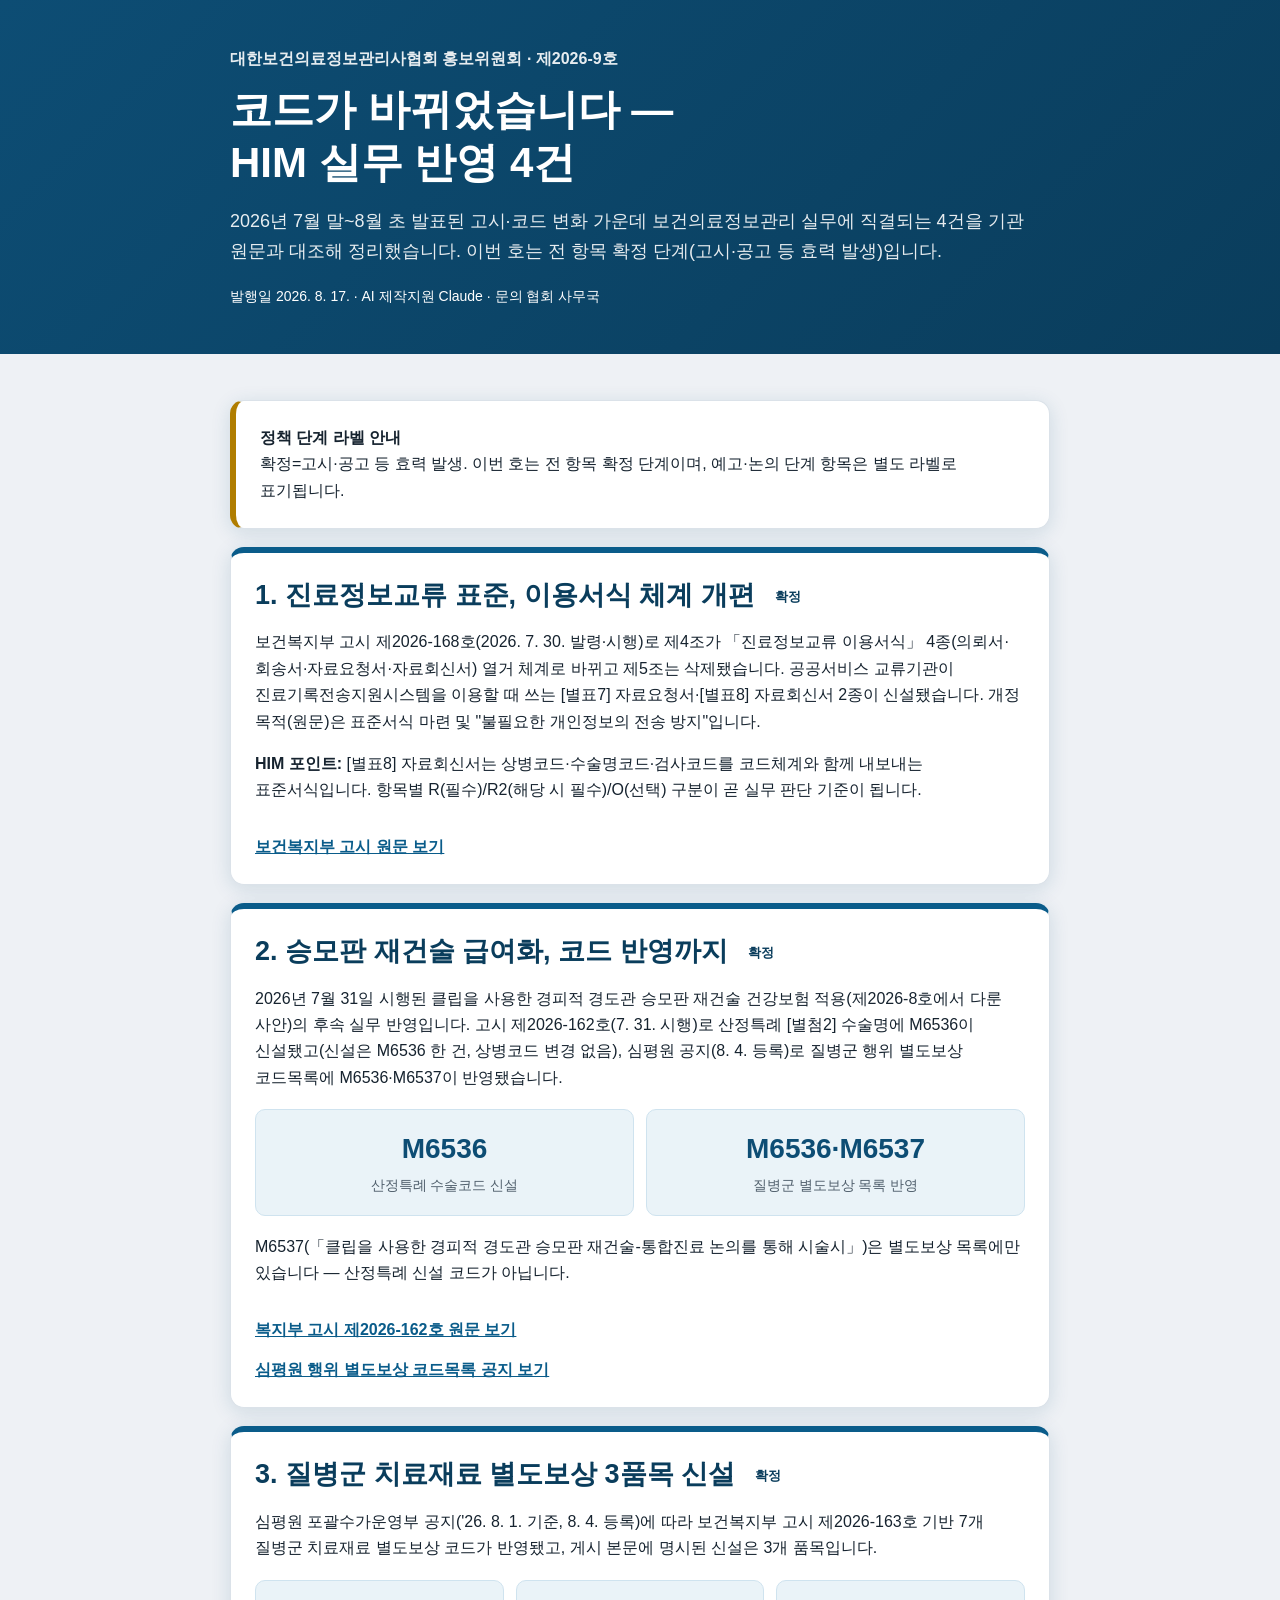
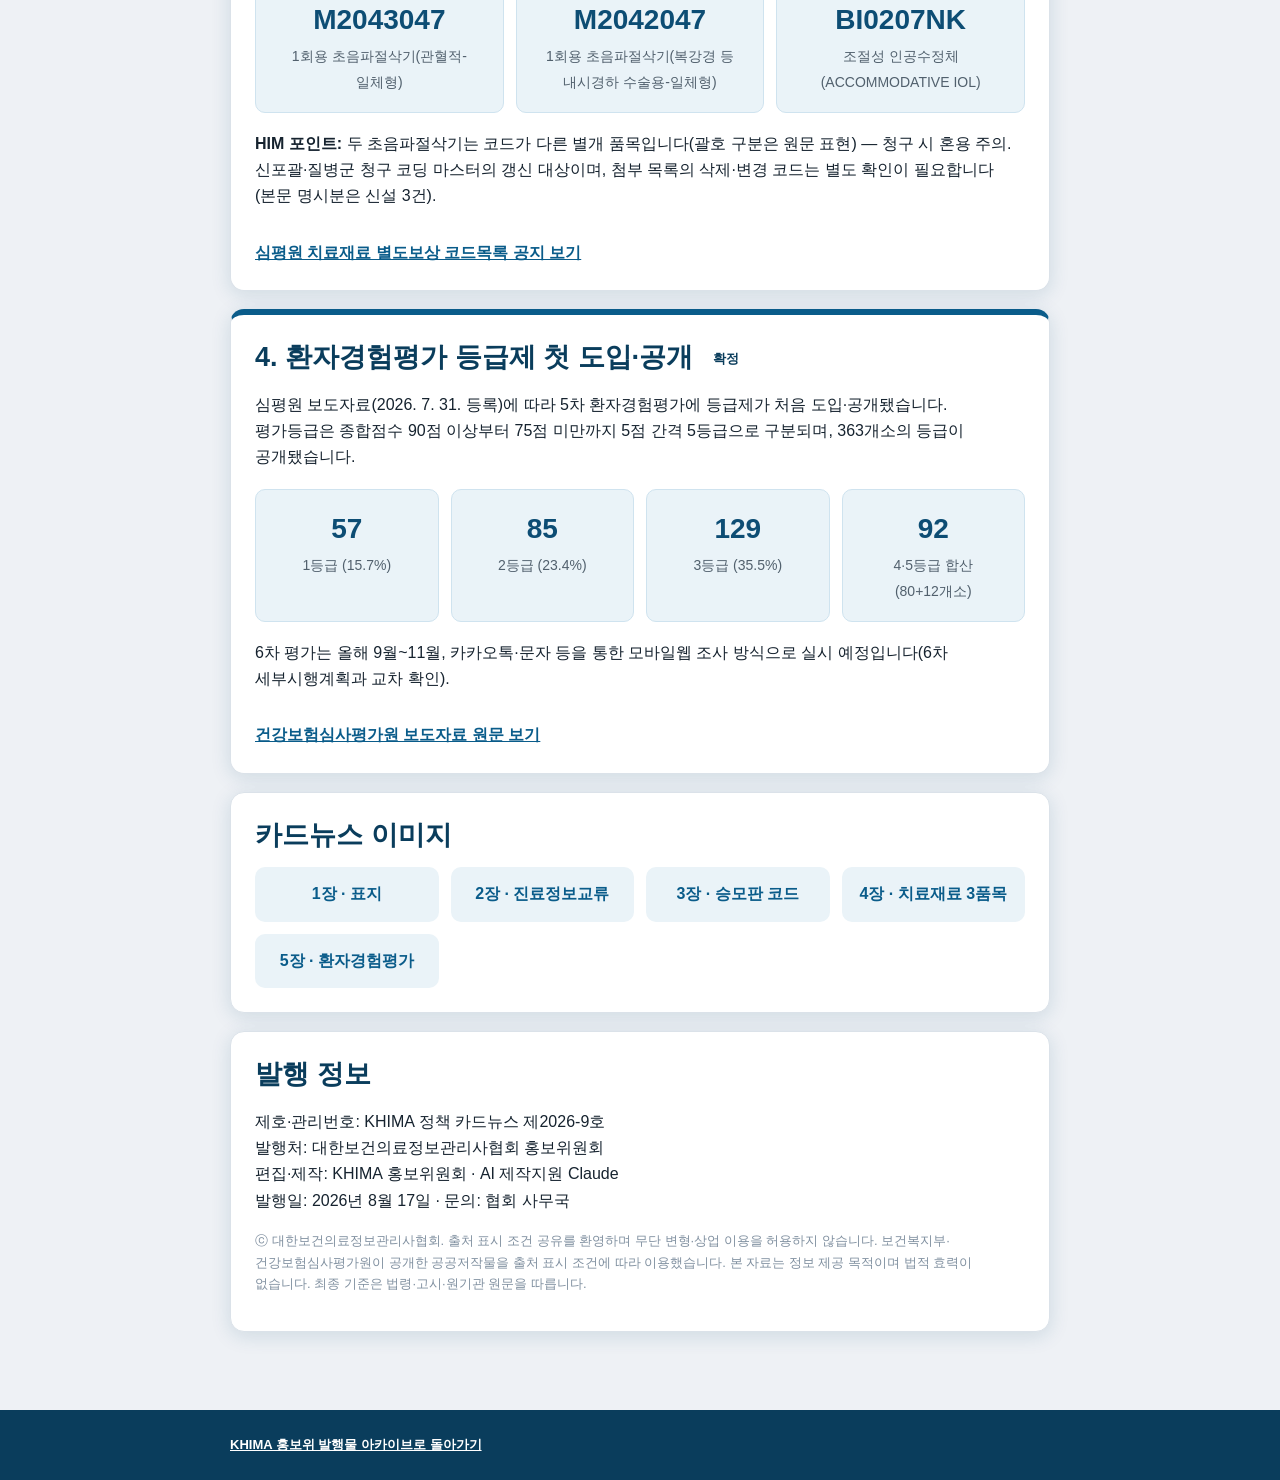
==== 2026/card-09/index.html @ 4665eb77 "제2026-9호 게시 — /2026/card-09/ 정적페이지·카드 5장, 아카이브 갱신, card-08 이미지 링크 수정 - 2026/card-09/: 정적페이지(index.ht" ====
<!DOCTYPE html>
<html lang="ko">
<head>
<meta charset="UTF-8">
<meta name="viewport" content="width=device-width,initial-scale=1.0">
<title>코드가 바뀌었습니다 — HIM 실무 반영 4건 | KHIMA 홍보위원회</title>
<link rel="stylesheet" href="../../tokens.css">
<style>
*{box-sizing:border-box}body{margin:0;font-family:var(--font-sans);color:var(--ink);background:var(--bg);word-break:keep-all;line-height:1.65}.hero{background:var(--c-header-grad);color:var(--ink-invert);padding:46px 20px}.wrap{max-width:820px;margin:auto}.eyebrow{font-weight:800;opacity:.9}.hero h1{font-size:42px;line-height:1.25;margin:12px 0}.hero p{font-size:18px;opacity:.9}.meta{font-size:14px;margin-top:18px}.main{padding:28px 16px 60px}.notice,.fact,.publication{background:var(--surface);border:1px solid var(--line);border-radius:var(--radius-card);padding:24px;margin:18px 0;box-shadow:var(--shadow-card)}.notice{border-left:6px solid var(--c-key)}.fact{border-top:6px solid var(--c-accent)}h2{font-size:27px;line-height:1.35;margin:0 0 14px;color:var(--khima-navy-900)}h3{font-size:19px;margin:20px 0 8px}.numbers{display:grid;grid-template-columns:repeat(auto-fit,minmax(160px,1fr));gap:12px;margin:18px 0}.num{background:var(--c-accent-bg);border:1px solid var(--c-accent-line);border-radius:var(--radius-box);padding:16px;text-align:center}.num b{display:block;font-size:28px;color:var(--khima-navy-700)}.num span{font-size:14px;color:var(--sub)}.source-link{display:inline-block;margin-top:14px;color:var(--c-accent);font-weight:800}.cards{display:grid;grid-template-columns:repeat(auto-fit,minmax(180px,1fr));gap:12px}.cards a{display:block;padding:14px;border-radius:var(--radius-box);background:var(--c-accent-bg);color:var(--c-accent);font-weight:800;text-align:center;text-decoration:none}.disc{font-size:13px;color:var(--faint)}footer{padding:24px 16px;background:var(--khima-navy-900);color:var(--ink-invert);font-size:13px}.back{color:var(--ink-invert);font-weight:700}.stage{display:inline-block;font-size:13px;font-weight:700;padding:3px 12px;border-radius:999px;color:var(--stage-final);background:var(--stage-final-bg);vertical-align:middle;margin-left:8px}@media(max-width:600px){.hero h1{font-size:32px}}
</style>
</head>
<body>
<header class="hero"><div class="wrap"><div class="eyebrow">대한보건의료정보관리사협회 홍보위원회 · 제2026-9호</div><h1>코드가 바뀌었습니다 —<br>HIM 실무 반영 4건</h1><p>2026년 7월 말~8월 초 발표된 고시·코드 변화 가운데 보건의료정보관리 실무에 직결되는 4건을 기관 원문과 대조해 정리했습니다. 이번 호는 전 항목 확정 단계(고시·공고 등 효력 발생)입니다.</p><div class="meta">발행일 2026. 8. 17. · AI 제작지원 Claude · 문의 협회 사무국</div></div></header>
<main class="main"><div class="wrap">
<section class="notice"><b>정책 단계 라벨 안내</b><br>확정=고시·공고 등 효력 발생. 이번 호는 전 항목 확정 단계이며, 예고·논의 단계 항목은 별도 라벨로 표기됩니다.</section>
<section class="fact" data-source-required><h2>1. 진료정보교류 표준, 이용서식 체계 개편<span class="stage">확정</span></h2><p>보건복지부 고시 제2026-168호(2026. 7. 30. 발령·시행)로 제4조가 「진료정보교류 이용서식」 4종(의뢰서·회송서·자료요청서·자료회신서) 열거 체계로 바뀌고 제5조는 삭제됐습니다. 공공서비스 교류기관이 진료기록전송지원시스템을 이용할 때 쓰는 [별표7] 자료요청서·[별표8] 자료회신서 2종이 신설됐습니다. 개정 목적(원문)은 표준서식 마련 및 "불필요한 개인정보의 전송 방지"입니다.</p><p><b>HIM 포인트:</b> [별표8] 자료회신서는 상병코드·수술명코드·검사코드를 코드체계와 함께 내보내는 표준서식입니다. 항목별 R(필수)/R2(해당 시 필수)/O(선택) 구분이 곧 실무 판단 기준이 됩니다.</p><a class="source-link" href="https://www.mohw.go.kr/board.es?mid=a10409020000&amp;bid=0026&amp;act=view&amp;list_no=1491481" target="_blank" rel="noopener noreferrer">보건복지부 고시 원문 보기</a></section>
<section class="fact" data-source-required><h2>2. 승모판 재건술 급여화, 코드 반영까지<span class="stage">확정</span></h2><p>2026년 7월 31일 시행된 클립을 사용한 경피적 경도관 승모판 재건술 건강보험 적용(제2026-8호에서 다룬 사안)의 후속 실무 반영입니다. 고시 제2026-162호(7. 31. 시행)로 산정특례 [별첨2] 수술명에 M6536이 신설됐고(신설은 M6536 한 건, 상병코드 변경 없음), 심평원 공지(8. 4. 등록)로 질병군 행위 별도보상 코드목록에 M6536·M6537이 반영됐습니다.</p><div class="numbers"><div class="num"><b>M6536</b><span>산정특례 수술코드 신설</span></div><div class="num"><b>M6536·M6537</b><span>질병군 별도보상 목록 반영</span></div></div><p>M6537(「클립을 사용한 경피적 경도관 승모판 재건술-통합진료 논의를 통해 시술시」)은 별도보상 목록에만 있습니다 — 산정특례 신설 코드가 아닙니다.</p><a class="source-link" href="https://www.mohw.go.kr/board.es?mid=a10409020000&amp;bid=0026&amp;act=view&amp;list_no=1491466" target="_blank" rel="noopener noreferrer">복지부 고시 제2026-162호 원문 보기</a><br><a class="source-link" href="https://www.hira.or.kr/bbsDummy.do?pgmid=HIRAA020002000100&amp;brdScnBltNo=4&amp;brdBltNo=12201" target="_blank" rel="noopener noreferrer">심평원 행위 별도보상 코드목록 공지 보기</a></section>
<section class="fact" data-source-required><h2>3. 질병군 치료재료 별도보상 3품목 신설<span class="stage">확정</span></h2><p>심평원 포괄수가운영부 공지('26. 8. 1. 기준, 8. 4. 등록)에 따라 보건복지부 고시 제2026-163호 기반 7개 질병군 치료재료 별도보상 코드가 반영됐고, 게시 본문에 명시된 신설은 3개 품목입니다.</p><div class="numbers"><div class="num"><b>M2043047</b><span>1회용 초음파절삭기(관혈적-일체형)</span></div><div class="num"><b>M2042047</b><span>1회용 초음파절삭기(복강경 등 내시경하 수술용-일체형)</span></div><div class="num"><b>BI0207NK</b><span>조절성 인공수정체(ACCOMMODATIVE IOL)</span></div></div><p><b>HIM 포인트:</b> 두 초음파절삭기는 코드가 다른 별개 품목입니다(괄호 구분은 원문 표현) — 청구 시 혼용 주의. 신포괄·질병군 청구 코딩 마스터의 갱신 대상이며, 첨부 목록의 삭제·변경 코드는 별도 확인이 필요합니다(본문 명시분은 신설 3건).</p><a class="source-link" href="https://www.hira.or.kr/bbsDummy.do?pgmid=HIRAA020002000100&amp;brdScnBltNo=4&amp;brdBltNo=12202" target="_blank" rel="noopener noreferrer">심평원 치료재료 별도보상 코드목록 공지 보기</a></section>
<section class="fact" data-source-required><h2>4. 환자경험평가 등급제 첫 도입·공개<span class="stage">확정</span></h2><p>심평원 보도자료(2026. 7. 31. 등록)에 따라 5차 환자경험평가에 등급제가 처음 도입·공개됐습니다. 평가등급은 종합점수 90점 이상부터 75점 미만까지 5점 간격 5등급으로 구분되며, 363개소의 등급이 공개됐습니다.</p><div class="numbers"><div class="num"><b>57</b><span>1등급 (15.7%)</span></div><div class="num"><b>85</b><span>2등급 (23.4%)</span></div><div class="num"><b>129</b><span>3등급 (35.5%)</span></div><div class="num"><b>92</b><span>4·5등급 합산 (80+12개소)</span></div></div><p>6차 평가는 올해 9월~11월, 카카오톡·문자 등을 통한 모바일웹 조사 방식으로 실시 예정입니다(6차 세부시행계획과 교차 확인).</p><a class="source-link" href="https://www.hira.or.kr/bbsDummy.do?pgmid=HIRAA020041000100&amp;brdScnBltNo=4&amp;brdBltNo=11870" target="_blank" rel="noopener noreferrer">건강보험심사평가원 보도자료 원문 보기</a></section>
<section class="publication"><h2>카드뉴스 이미지</h2><div class="cards"><a href="khima-card-2026-9-code-updates_1.png">1장 · 표지</a><a href="khima-card-2026-9-code-updates_2.png">2장 · 진료정보교류</a><a href="khima-card-2026-9-code-updates_3.png">3장 · 승모판 코드</a><a href="khima-card-2026-9-code-updates_4.png">4장 · 치료재료 3품목</a><a href="khima-card-2026-9-code-updates_5.png">5장 · 환자경험평가</a></div></section>
<section class="publication"><h2>발행 정보</h2><p>제호·관리번호: KHIMA 정책 카드뉴스 제2026-9호<br>발행처: 대한보건의료정보관리사협회 홍보위원회<br>편집·제작: KHIMA 홍보위원회 · AI 제작지원 Claude<br>발행일: 2026년 8월 17일 · 문의: 협회 사무국</p><p class="disc">ⓒ 대한보건의료정보관리사협회. 출처 표시 조건 공유를 환영하며 무단 변형·상업 이용을 허용하지 않습니다. 보건복지부·건강보험심사평가원이 공개한 공공저작물을 출처 표시 조건에 따라 이용했습니다. 본 자료는 정보 제공 목적이며 법적 효력이 없습니다. 최종 기준은 법령·고시·원기관 원문을 따릅니다.</p></section>
</div></main>
<footer><div class="wrap"><a class="back" href="../../">KHIMA 홍보위 발행물 아카이브로 돌아가기</a></div></footer>
</body></html>
---- tokens.css ----
/* ============================================================
   KHIMA 홍보위 디자인 토큰 v2  —  단일 원천(master)

   이 파일이 원본이다. `khima-pr-site/tokens.css` 는 이 파일의 사본이며
   `디자인시스템/sync.sh` 로만 갱신한다. 사본을 직접 고치지 말 것.

   규칙
     1. 산출물(카드·이슈페이퍼·뉴스레터·영상·사이트)의 CSS에 **원시 hex 금지.**
        색·글자·간격은 반드시 var(--…) 로 참조한다.
     2. 컴포넌트는 **의미 토큰(§5)** 만 참조한다. 원색(§1~2)을 직접 쓰지 않는다.
     3. 새 색이 필요하면 여기 토큰을 먼저 추가하고 나서 쓴다.
     4. 토큰을 지우거나 이름을 바꾸면 산출물이 조용히 깨진다
        (undefined var → 속성 무효화). `sync.sh --check` 가 이를 잡는다.

   v2 변경 (2026-08-07)
     · §1 로고 원색 신설 — 로고 PNG에서 실측 추출.
       `--logo-orange` / `--logo-deepblue` 는 사이트가 이미 참조하고 있었으나
       **정의가 없어 창간호의 「경영 연결」 라벨이 안 보이던 버그**를 유발했다.
     · §4 상태색 신설(배포/확인필요/DRAFT) — 사이트·카드가 원시 hex로 쓰던 것.
     · §5 의미 토큰 확장 — ★핵심 강조(--c-hot), 영상용 고대비 계열.
     · 폰트 서열을 Noto Sans KR 우선으로 확정(기기 간 동일 렌더).
   ============================================================ */

:root{

  /* ---- §1 로고 원색 (브랜드 원천 — 로고 PNG 실측) ------------------ */
  --logo-deepblue:#015595;    /* 심볼 주색 — 딥블루 */
  --logo-orange:#f79622;      /* 심볼 액센트 — 오렌지 */
  --logo-green:#76c043;       /* 심볼 그린 */
  --logo-skyblue:#1f95d3;     /* 심볼 스카이블루 */

  /* ---- §2 브랜드 색 (문서·카드 계열) ------------------------------ */
  --khima-navy-900:#0a3d5c;   /* 최심 네이비 — 헤더 그라데이션 끝 */
  --khima-navy-700:#0d4d74;   /* 주 네이비 — 헤더·강조 배경 */
  --khima-blue-600:#0a5c8a;   /* 액센트 블루 — 강조 텍스트·포인트 */
  --khima-blue-100:#eaf3f8;   /* 연블루 — 하이라이트 배경 */
  --khima-blue-line:#cfe3ef;  /* 연블루 테두리 */
  --khima-gold-600:#b07d00;   /* 골드 — HIM 핵심(주의·핵심) 계열 */
  --khima-gold-100:#fff8e8;   /* 골드 연배경 */
  --khima-gold-line:#efd9a0;  /* 골드 테두리 */
  --khima-hot-600:#b23b00;    /* 레드오렌지 — ★핵심 강조(뉴스레터 배지) */
  --khima-hot-100:#fdeee7;    /* 레드오렌지 연배경 */
  --khima-hot-line:#f0dca0;   /* 레드오렌지 테두리 */
  --khima-orange-500:#ff8a3d; /* 밝은 오렌지 — 영상 자막·프로그레스(고대비용) */

  /* ---- §3 중립 색 ------------------------------------------------- */
  --ink:#16232f;              /* 본문 잉크 */
  --sub:#51606d;              /* 보조 텍스트 */
  --faint:#8090a0;            /* 각주·면책 */
  --line:#dbe2e9;             /* 구분선 */
  --bg:#eef1f5;               /* 페이지 배경 */
  --surface:#ffffff;          /* 카드 표면 */
  --ink-invert:#ffffff;       /* 어두운 배경 위 글자 */

  /* ---- §4 상태 색 (파이프라인 상태 표시) -------------------------- */
  --st-done:#1e7e34;          /* 배포 완료 */
  --st-done-bg:#e6f4ea;
  --st-done-line:#bfe3c8;
  --st-todo:var(--khima-gold-600);      /* 확인 필요 */
  --st-todo-bg:var(--khima-gold-100);
  --st-draft:#c0392b;         /* DRAFT 배지 — 게시 전 산출물에만 */
  --st-draft-fg:#ffffff;

  /* ---- §5 의미 토큰 (컴포넌트는 이것만 참조) ---------------------- */
  --c-header-grad:linear-gradient(135deg,var(--khima-navy-700),var(--khima-navy-900));
  --c-accent:var(--khima-blue-600);
  --c-accent-bg:var(--khima-blue-100);
  --c-accent-line:var(--khima-blue-line);
  --c-key:var(--khima-gold-600);        /* HIM 핵심 — 골드 콜아웃 */
  --c-key-bg:var(--khima-gold-100);
  --c-key-line:var(--khima-gold-line);
  --c-hot:var(--khima-hot-600);         /* ★핵심 — 레드오렌지 배지 */
  --c-hot-bg:var(--khima-hot-100);
  --c-hot-line:var(--khima-hot-line);
  --c-biz:var(--logo-deepblue);         /* 경영 연결 콜아웃 */
  --c-corner:var(--logo-orange);        /* 코너 태그 */

  /* ---- §6 타이포그래피 -------------------------------------------- */
  /* Noto Sans KR 우선 — 윈도우/리눅스 어디서 렌더해도 같은 결과가 나오게.
     맑은 고딕을 앞에 두면 기기마다 자간·글자폭이 달라져 줄바꿈까지 바뀐다. */
  --font-sans:"Noto Sans KR","Noto Sans CJK KR","Malgun Gothic","맑은 고딕",sans-serif;
  /* 카드 기준면 840×1050px, 최종 렌더 @2x = 1680×2100 */
  --fs-display:110px;  /* 히어로 숫자(95% 등) */
  --fs-stat:56px;      /* 보조 스탯 숫자 */
  --fs-cover:52px;     /* 표지 훅 제목 */
  --fs-h2:34px;        /* 본문 카드 제목 */
  --fs-body:21px;      /* 본문 */
  --fs-chip:19px;      /* 칩·라벨 */
  --fs-caption:14px;   /* 푸터·출처 */
  --fs-disc:13px;      /* 면책 */
  --lh-tight:1.22;
  --lh-body:1.52;
  /* 한국어 조판: 어절 중간 줄바꿈 방지 — 카드·자막에 필수 */
  --wordbreak:keep-all;

  /* ---- §7 간격 (4px 기반) ----------------------------------------- */
  --sp-1:4px; --sp-2:8px; --sp-3:12px; --sp-4:16px;
  --sp-5:20px; --sp-6:24px; --sp-8:32px; --sp-10:40px; --sp-12:48px;

  /* ---- §8 형태 ----------------------------------------------------- */
  --radius-card:14px;
  --radius-box:10px;
  --radius-chip:8px;
  --shadow-card:0 4px 20px rgba(13,77,116,.14);

  /* ---- §9 산출물 규격 ---------------------------------------------- */
  --card-w:840px;      /* 카드뉴스 기준면 (렌더 @2x → 1680×2100) */
  --card-h:1050px;
  --card-pad-x:44px;
  --page-w:210mm;      /* 이슈페이퍼 A4 */
  --page-h:297mm;
  --page-pad:15mm;
  --read-w:760px;      /* 뉴스레터·웹 본문 최대폭 */
  --motion-w:1080px;   /* 영상 9:16 */
  --motion-h:1920px;
}

/* ---- 큰글씨판: 루트에 .theme-big — 전 산출물이 큰글씨로 전환 ---- */
.theme-big{
  --fs-display:120px;
  --fs-stat:62px;
  --fs-cover:58px;
  --fs-h2:38px;
  --fs-body:24px;
  --fs-chip:21px;
  --fs-caption:16px;
  --fs-disc:15px;
}

/* ---- 영상판: 루트에 .theme-motion — 9:16 MP4용 고대비 ----
   작은 화면에서 빠르게 스쳐 지나가므로 대비를 올리고 글자를 키운다. */
.theme-motion{
  --bg:#061528;
  --surface:#08233e;
  --ink:#ffffff;
  --sub:#cfe6ff;
  --faint:#8fb6da;
  --line:#0d3a63;
  --c-accent:#5fb0ef;
  --c-hot:var(--khima-orange-500);
  --fs-display:150px;
  --fs-cover:88px;
  --fs-h2:56px;
  --fs-body:36px;
  --fs-caption:24px;
}

/* ---- 읽기 기본값: 산출물이 공통으로 깔고 시작하는 최소 규칙 ---- */
.khima-base{
  font-family:var(--font-sans);
  color:var(--ink);
  background:var(--bg);
  line-height:var(--lh-body);
  word-break:var(--wordbreak);
}
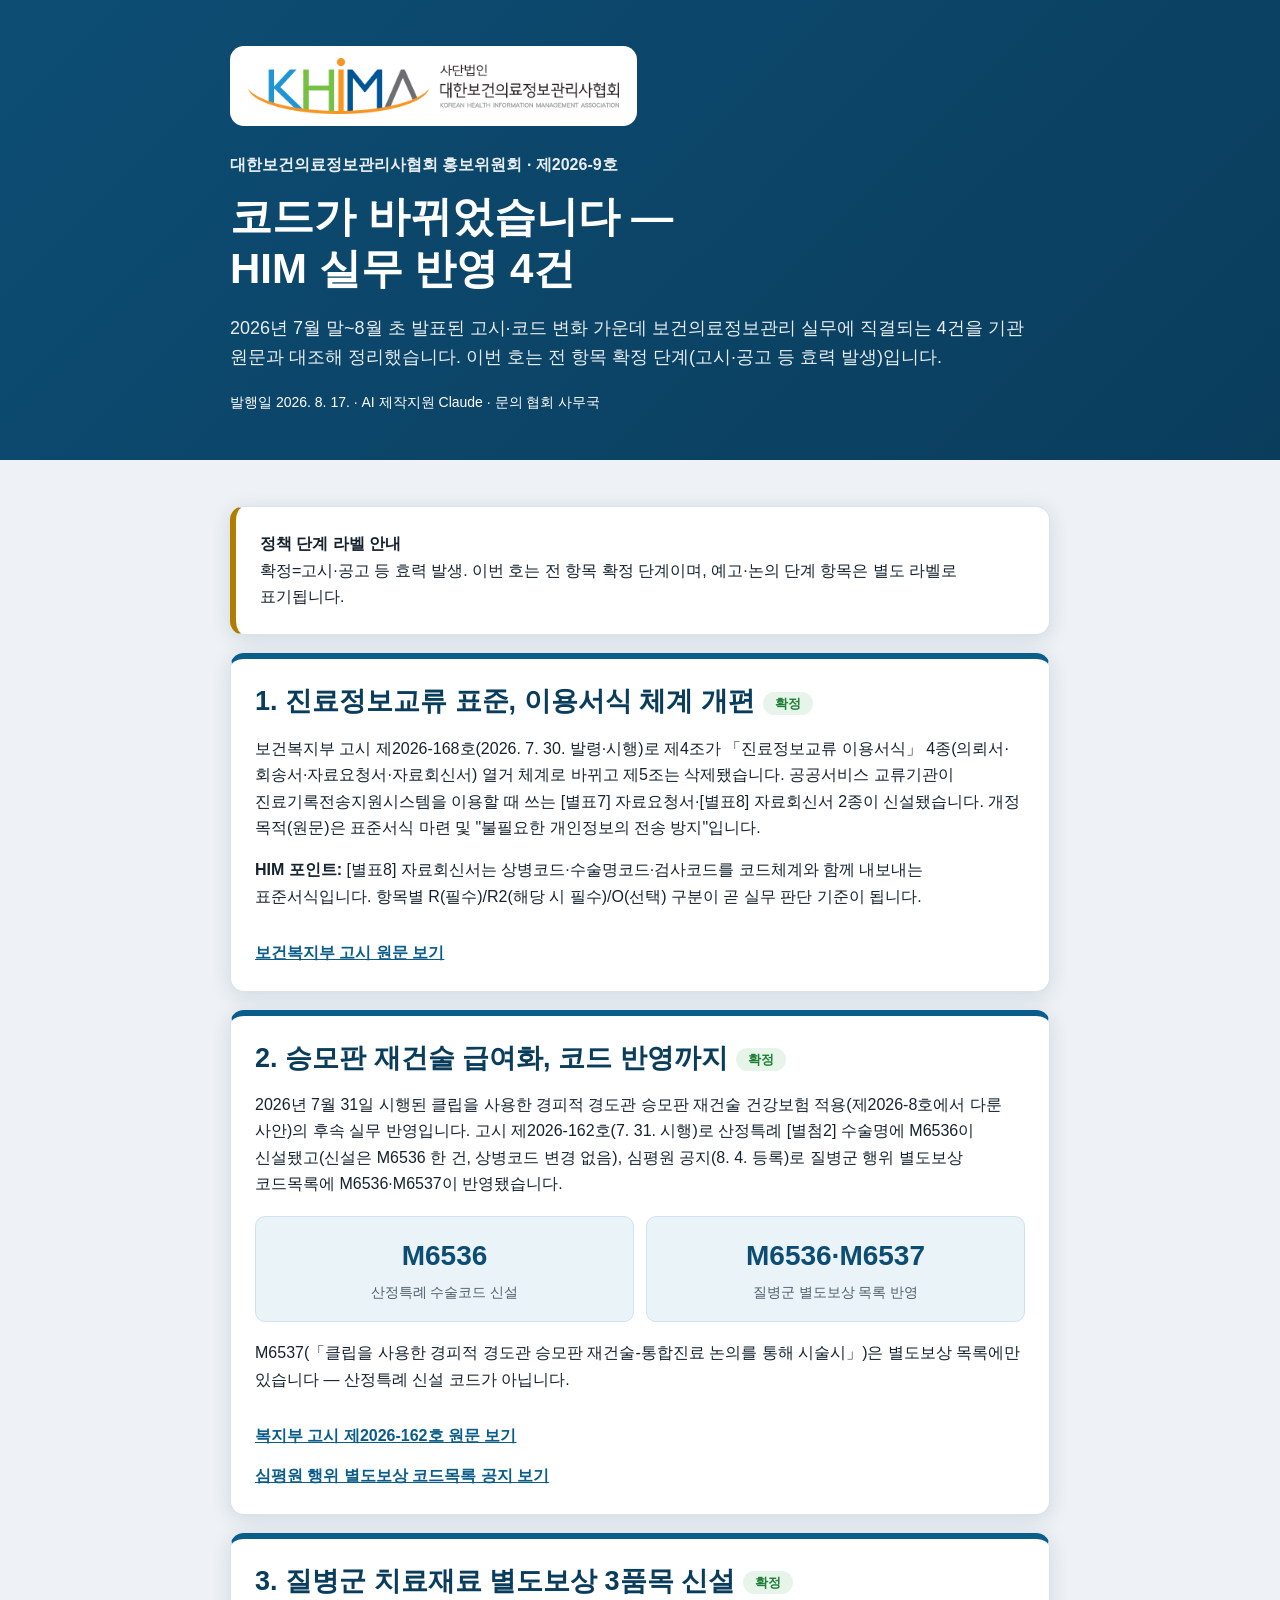
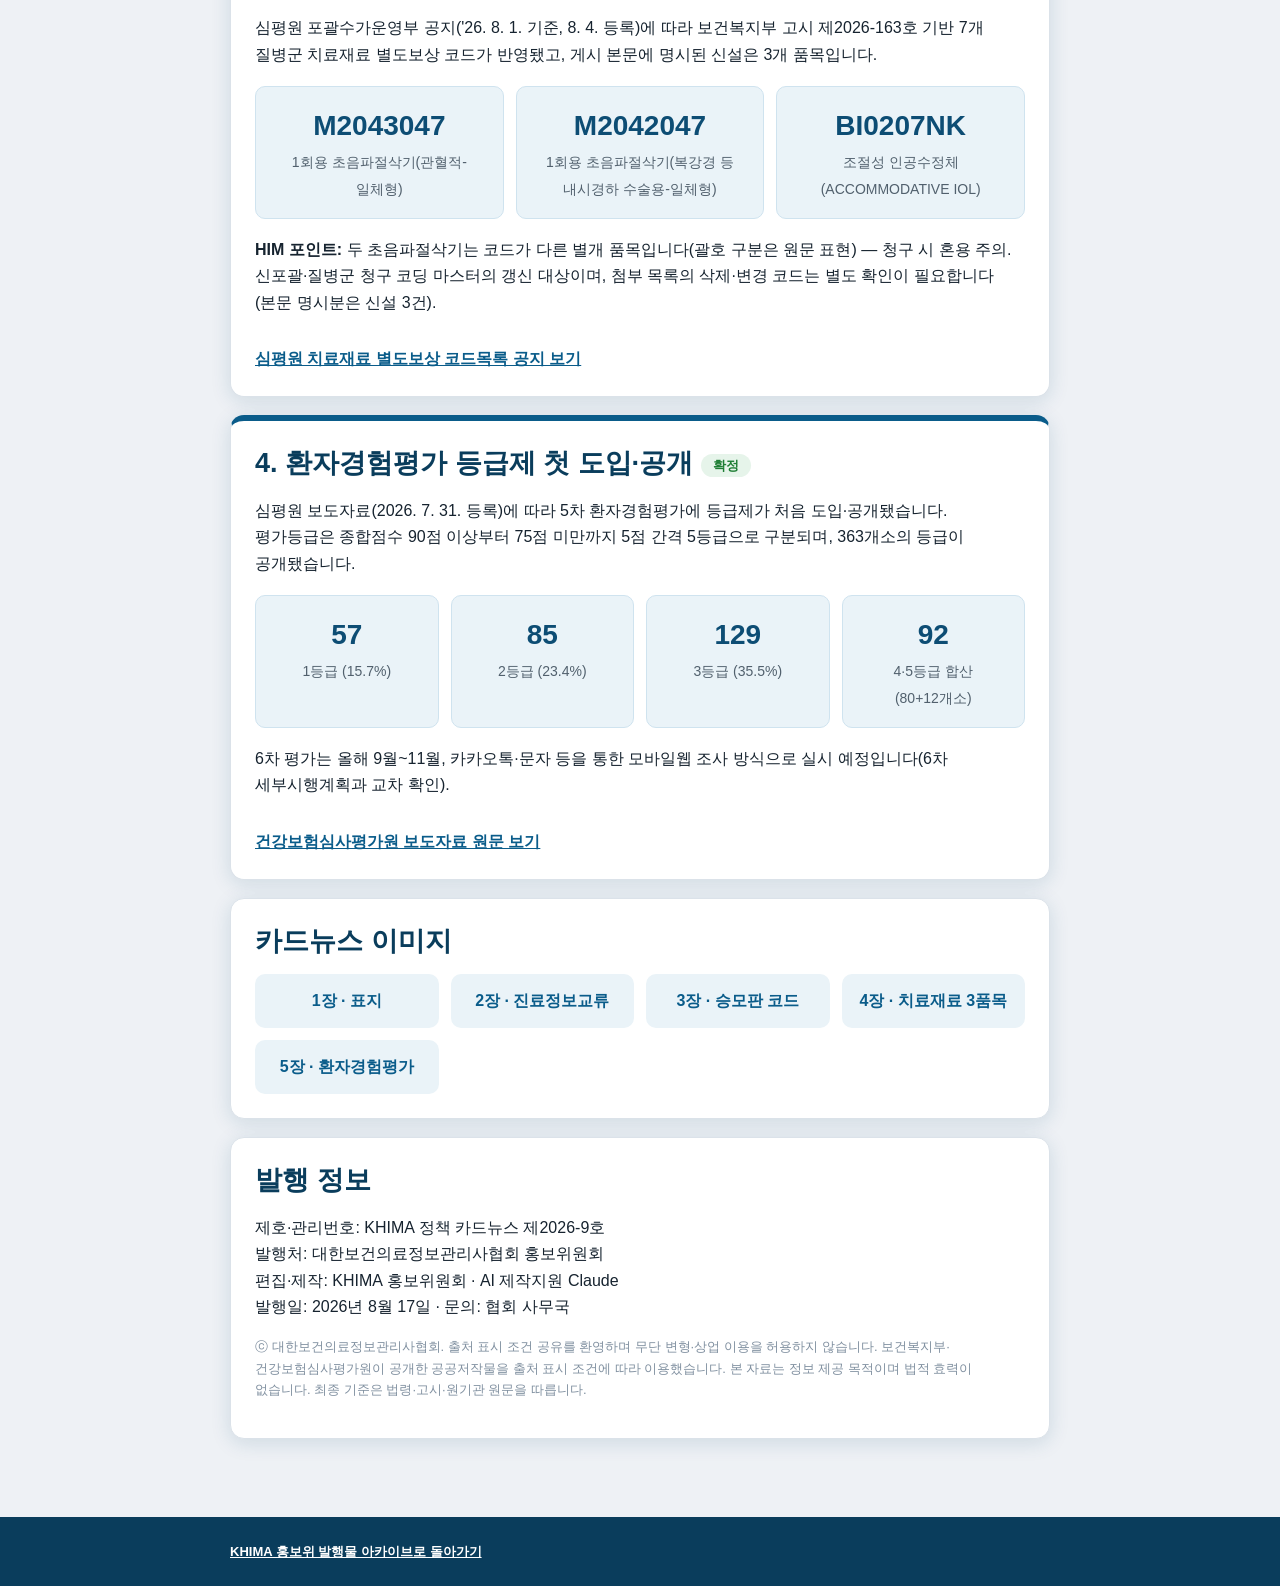
==== commit 7b9a44f7: "card-09 표시 결함 수정 — tokens.css 사본 동기화(§4b 단계 라벨 토큰), hero에 협회 로고 추가 - tokens.css: 디자인시스템 마스터와 동기화 — §" ====
--- a/2026/card-09/index.html
+++ b/2026/card-09/index.html
@@ -6,11 +6,11 @@
 <title>코드가 바뀌었습니다 — HIM 실무 반영 4건 | KHIMA 홍보위원회</title>
 <link rel="stylesheet" href="../../tokens.css">
 <style>
-*{box-sizing:border-box}body{margin:0;font-family:var(--font-sans);color:var(--ink);background:var(--bg);word-break:keep-all;line-height:1.65}.hero{background:var(--c-header-grad);color:var(--ink-invert);padding:46px 20px}.wrap{max-width:820px;margin:auto}.eyebrow{font-weight:800;opacity:.9}.hero h1{font-size:42px;line-height:1.25;margin:12px 0}.hero p{font-size:18px;opacity:.9}.meta{font-size:14px;margin-top:18px}.main{padding:28px 16px 60px}.notice,.fact,.publication{background:var(--surface);border:1px solid var(--line);border-radius:var(--radius-card);padding:24px;margin:18px 0;box-shadow:var(--shadow-card)}.notice{border-left:6px solid var(--c-key)}.fact{border-top:6px solid var(--c-accent)}h2{font-size:27px;line-height:1.35;margin:0 0 14px;color:var(--khima-navy-900)}h3{font-size:19px;margin:20px 0 8px}.numbers{display:grid;grid-template-columns:repeat(auto-fit,minmax(160px,1fr));gap:12px;margin:18px 0}.num{background:var(--c-accent-bg);border:1px solid var(--c-accent-line);border-radius:var(--radius-box);padding:16px;text-align:center}.num b{display:block;font-size:28px;color:var(--khima-navy-700)}.num span{font-size:14px;color:var(--sub)}.source-link{display:inline-block;margin-top:14px;color:var(--c-accent);font-weight:800}.cards{display:grid;grid-template-columns:repeat(auto-fit,minmax(180px,1fr));gap:12px}.cards a{display:block;padding:14px;border-radius:var(--radius-box);background:var(--c-accent-bg);color:var(--c-accent);font-weight:800;text-align:center;text-decoration:none}.disc{font-size:13px;color:var(--faint)}footer{padding:24px 16px;background:var(--khima-navy-900);color:var(--ink-invert);font-size:13px}.back{color:var(--ink-invert);font-weight:700}.stage{display:inline-block;font-size:13px;font-weight:700;padding:3px 12px;border-radius:999px;color:var(--stage-final);background:var(--stage-final-bg);vertical-align:middle;margin-left:8px}@media(max-width:600px){.hero h1{font-size:32px}}
+*{box-sizing:border-box}body{margin:0;font-family:var(--font-sans);color:var(--ink);background:var(--bg);word-break:keep-all;line-height:1.65}.hero{background:var(--c-header-grad);color:var(--ink-invert);padding:46px 20px}.wrap{max-width:820px;margin:auto}.logo-band{display:inline-block;background:#fff;border-radius:14px;padding:12px 18px;margin-bottom:18px}.logo-band img{display:block;height:56px;width:auto;max-width:100%}.eyebrow{font-weight:800;opacity:.9}.hero h1{font-size:42px;line-height:1.25;margin:12px 0}.hero p{font-size:18px;opacity:.9}.meta{font-size:14px;margin-top:18px}.main{padding:28px 16px 60px}.notice,.fact,.publication{background:var(--surface);border:1px solid var(--line);border-radius:var(--radius-card);padding:24px;margin:18px 0;box-shadow:var(--shadow-card)}.notice{border-left:6px solid var(--c-key)}.fact{border-top:6px solid var(--c-accent)}h2{font-size:27px;line-height:1.35;margin:0 0 14px;color:var(--khima-navy-900)}h3{font-size:19px;margin:20px 0 8px}.numbers{display:grid;grid-template-columns:repeat(auto-fit,minmax(160px,1fr));gap:12px;margin:18px 0}.num{background:var(--c-accent-bg);border:1px solid var(--c-accent-line);border-radius:var(--radius-box);padding:16px;text-align:center}.num b{display:block;font-size:28px;color:var(--khima-navy-700)}.num span{font-size:14px;color:var(--sub)}.source-link{display:inline-block;margin-top:14px;color:var(--c-accent);font-weight:800}.cards{display:grid;grid-template-columns:repeat(auto-fit,minmax(180px,1fr));gap:12px}.cards a{display:block;padding:14px;border-radius:var(--radius-box);background:var(--c-accent-bg);color:var(--c-accent);font-weight:800;text-align:center;text-decoration:none}.disc{font-size:13px;color:var(--faint)}footer{padding:24px 16px;background:var(--khima-navy-900);color:var(--ink-invert);font-size:13px}.back{color:var(--ink-invert);font-weight:700}.stage{display:inline-block;font-size:13px;font-weight:700;padding:3px 12px;border-radius:999px;color:var(--stage-final);background:var(--stage-final-bg);vertical-align:middle;margin-left:8px}@media(max-width:600px){.hero h1{font-size:32px}}
 </style>
 </head>
 <body>
-<header class="hero"><div class="wrap"><div class="eyebrow">대한보건의료정보관리사협회 홍보위원회 · 제2026-9호</div><h1>코드가 바뀌었습니다 —<br>HIM 실무 반영 4건</h1><p>2026년 7월 말~8월 초 발표된 고시·코드 변화 가운데 보건의료정보관리 실무에 직결되는 4건을 기관 원문과 대조해 정리했습니다. 이번 호는 전 항목 확정 단계(고시·공고 등 효력 발생)입니다.</p><div class="meta">발행일 2026. 8. 17. · AI 제작지원 Claude · 문의 협회 사무국</div></div></header>
+<header class="hero"><div class="wrap"><div class="logo-band"><img src="[data-uri]" alt="사단법인 대한보건의료정보관리사협회 KHIMA"></div><div class="eyebrow">대한보건의료정보관리사협회 홍보위원회 · 제2026-9호</div><h1>코드가 바뀌었습니다 —<br>HIM 실무 반영 4건</h1><p>2026년 7월 말~8월 초 발표된 고시·코드 변화 가운데 보건의료정보관리 실무에 직결되는 4건을 기관 원문과 대조해 정리했습니다. 이번 호는 전 항목 확정 단계(고시·공고 등 효력 발생)입니다.</p><div class="meta">발행일 2026. 8. 17. · AI 제작지원 Claude · 문의 협회 사무국</div></div></header>
 <main class="main"><div class="wrap">
 <section class="notice"><b>정책 단계 라벨 안내</b><br>확정=고시·공고 등 효력 발생. 이번 호는 전 항목 확정 단계이며, 예고·논의 단계 항목은 별도 라벨로 표기됩니다.</section>
 <section class="fact" data-source-required><h2>1. 진료정보교류 표준, 이용서식 체계 개편<span class="stage">확정</span></h2><p>보건복지부 고시 제2026-168호(2026. 7. 30. 발령·시행)로 제4조가 「진료정보교류 이용서식」 4종(의뢰서·회송서·자료요청서·자료회신서) 열거 체계로 바뀌고 제5조는 삭제됐습니다. 공공서비스 교류기관이 진료기록전송지원시스템을 이용할 때 쓰는 [별표7] 자료요청서·[별표8] 자료회신서 2종이 신설됐습니다. 개정 목적(원문)은 표준서식 마련 및 "불필요한 개인정보의 전송 방지"입니다.</p><p><b>HIM 포인트:</b> [별표8] 자료회신서는 상병코드·수술명코드·검사코드를 코드체계와 함께 내보내는 표준서식입니다. 항목별 R(필수)/R2(해당 시 필수)/O(선택) 구분이 곧 실무 판단 기준이 됩니다.</p><a class="source-link" href="https://www.mohw.go.kr/board.es?mid=a10409020000&amp;bid=0026&amp;act=view&amp;list_no=1491481" target="_blank" rel="noopener noreferrer">보건복지부 고시 원문 보기</a></section>
--- a/tokens.css
+++ b/tokens.css
@@ -60,6 +60,16 @@
   --st-todo-bg:var(--khima-gold-100);
   --st-draft:#c0392b;         /* DRAFT 배지 — 게시 전 산출물에만 */
   --st-draft-fg:#ffffff;
+
+  /* ---- §4b 정책 단계 라벨 (투 트랙 방향, 2026-08 시범 — 상임이사회 의결 전) ----
+     모든 발행 항목 제목 앞에 [논의]/[예고]/[확정] 중 하나를 표기한다.
+     근거: 문서/방향_투트랙_단계라벨.md · 문서/홍보위원회_산출물/04(운영기준안) */
+  --stage-discuss:#b25309;              /* [논의] — 회의·검토·토론회 등 확정 전 */
+  --stage-discuss-bg:#fdf2e7;
+  --stage-notice:var(--khima-blue-600); /* [예고] — 입법예고·행정예고 등 의견 수렴 */
+  --stage-notice-bg:var(--khima-blue-100);
+  --stage-final:var(--st-done);         /* [확정] — 고시·공고·규칙 공포·시행 */
+  --stage-final-bg:var(--st-done-bg);
 
   /* ---- §5 의미 토큰 (컴포넌트는 이것만 참조) ---------------------- */
   --c-header-grad:linear-gradient(135deg,var(--khima-navy-700),var(--khima-navy-900));
